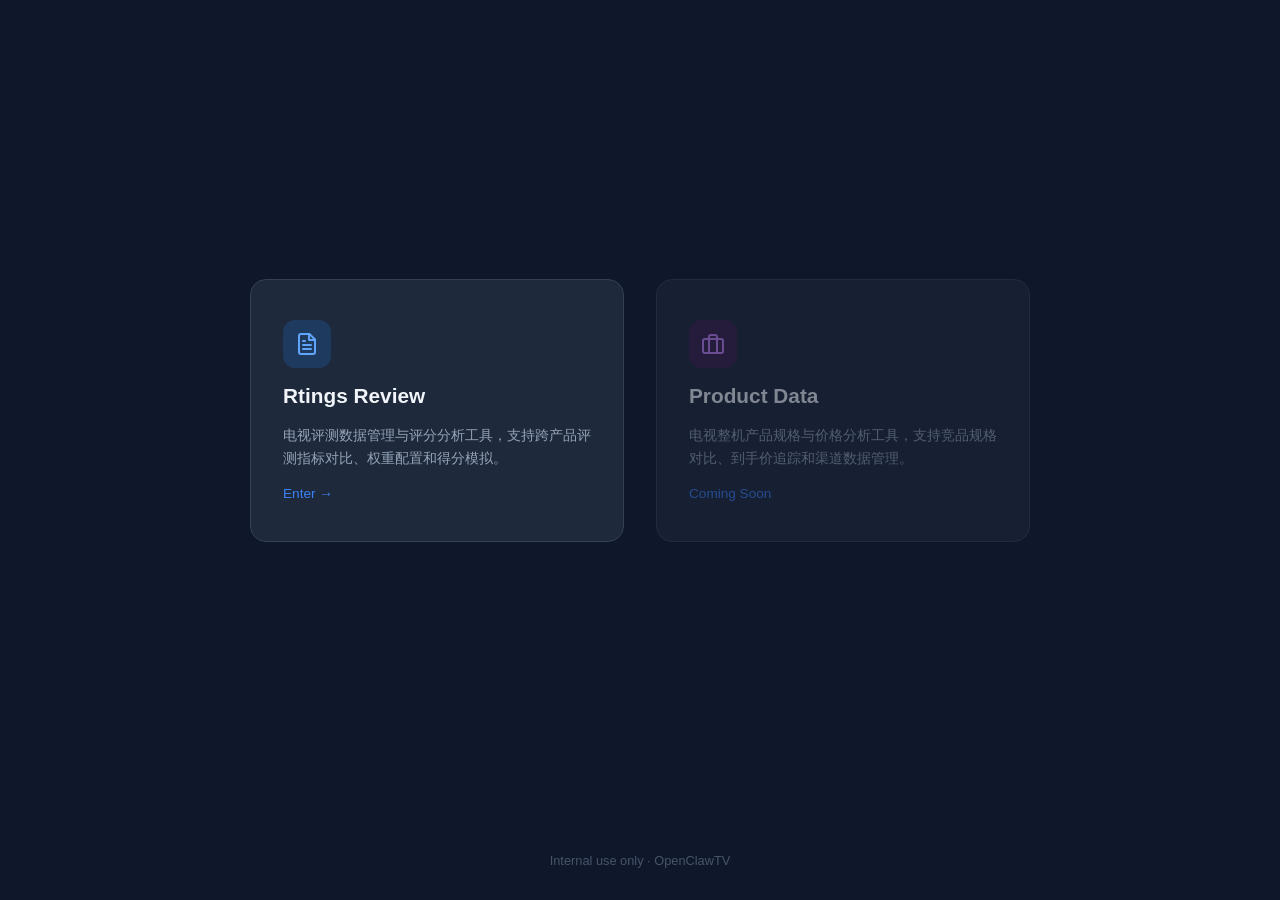
==== public/index.html @ 7c4c85c6 "Initial commit: Firebase hosting config, landing page & deployment setup Co-Authored-By: Claude Opus" ====
<!DOCTYPE html>
<html lang="zh-CN">
<head>
  <meta charset="UTF-8" />
  <meta name="viewport" content="width=device-width, initial-scale=1.0" />
  <meta name="robots" content="noindex, nofollow" />
  <title>OpenClawTV OS - Internal Tools</title>
  <style>
    *, *::before, *::after { box-sizing: border-box; margin: 0; padding: 0; }

    body {
      font-family: -apple-system, BlinkMacSystemFont, "Segoe UI", Roboto, Helvetica, Arial, sans-serif;
      background: #0f172a;
      color: #e2e8f0;
      min-height: 100vh;
      display: flex;
      flex-direction: column;
    }

    header {
      text-align: center;
      padding: 80px 24px 40px;
    }

    header h1 {
      font-size: 2rem;
      font-weight: 700;
      letter-spacing: -0.02em;
      color: #f8fafc;
    }

    header p {
      margin-top: 12px;
      font-size: 1.05rem;
      color: #94a3b8;
    }

    main {
      flex: 1;
      display: flex;
      justify-content: center;
      align-items: center;
      padding: 24px;
    }

    .cards {
      display: grid;
      grid-template-columns: repeat(auto-fit, minmax(300px, 1fr));
      gap: 32px;
      max-width: 780px;
      width: 100%;
    }

    .card {
      background: #1e293b;
      border: 1px solid #334155;
      border-radius: 16px;
      padding: 40px 32px;
      text-decoration: none;
      color: inherit;
      transition: transform 0.2s, border-color 0.2s, box-shadow 0.2s;
      display: flex;
      flex-direction: column;
      gap: 16px;
    }

    .card:hover {
      transform: translateY(-4px);
      border-color: #3b82f6;
      box-shadow: 0 12px 32px rgba(59, 130, 246, 0.15);
    }

    .card-icon {
      width: 48px;
      height: 48px;
      border-radius: 12px;
      display: flex;
      align-items: center;
      justify-content: center;
      font-size: 24px;
    }

    .card:nth-child(1) .card-icon { background: #1e3a5f; }
    .card:nth-child(2) .card-icon { background: #3b1f4a; }

    .card h2 {
      font-size: 1.3rem;
      font-weight: 600;
      color: #f1f5f9;
    }

    .card p {
      font-size: 0.9rem;
      color: #94a3b8;
      line-height: 1.6;
    }

    .card .arrow {
      margin-top: auto;
      font-size: 0.85rem;
      color: #3b82f6;
      font-weight: 500;
    }

    .card.disabled {
      opacity: 0.5;
      cursor: not-allowed;
    }
    .card.disabled:hover {
      transform: none;
      border-color: #334155;
      box-shadow: none;
    }

    footer {
      text-align: center;
      padding: 32px 24px;
      font-size: 0.8rem;
      color: #475569;
    }
  </style>
</head>
<body>
  <main>
    <div class="cards">
      <a class="card" href="/rtings/">
        <div class="card-icon">
          <svg width="24" height="24" viewBox="0 0 24 24" fill="none" stroke="#60a5fa" stroke-width="2" stroke-linecap="round" stroke-linejoin="round">
            <path d="M14.5 2H6a2 2 0 0 0-2 2v16a2 2 0 0 0 2 2h12a2 2 0 0 0 2-2V7.5L14.5 2z"/>
            <polyline points="14 2 14 8 20 8"/>
            <line x1="16" y1="13" x2="8" y2="13"/>
            <line x1="16" y1="17" x2="8" y2="17"/>
            <polyline points="10 9 9 9 8 9"/>
          </svg>
        </div>
        <h2>Rtings Review</h2>
        <p>电视评测数据管理与评分分析工具，支持跨产品评测指标对比、权重配置和得分模拟。</p>
        <span class="arrow">Enter &rarr;</span>
      </a>

      <a class="card disabled" href="/product/">
        <div class="card-icon">
          <svg width="24" height="24" viewBox="0 0 24 24" fill="none" stroke="#c084fc" stroke-width="2" stroke-linecap="round" stroke-linejoin="round">
            <rect x="2" y="7" width="20" height="14" rx="2" ry="2"/>
            <path d="M16 21V5a2 2 0 0 0-2-2h-4a2 2 0 0 0-2 2v16"/>
          </svg>
        </div>
        <h2>Product Data</h2>
        <p>电视整机产品规格与价格分析工具，支持竞品规格对比、到手价追踪和渠道数据管理。</p>
        <span class="arrow">Coming Soon</span>
      </a>
    </div>
  </main>

  <footer>Internal use only &middot; OpenClawTV</footer>
</body>
</html>
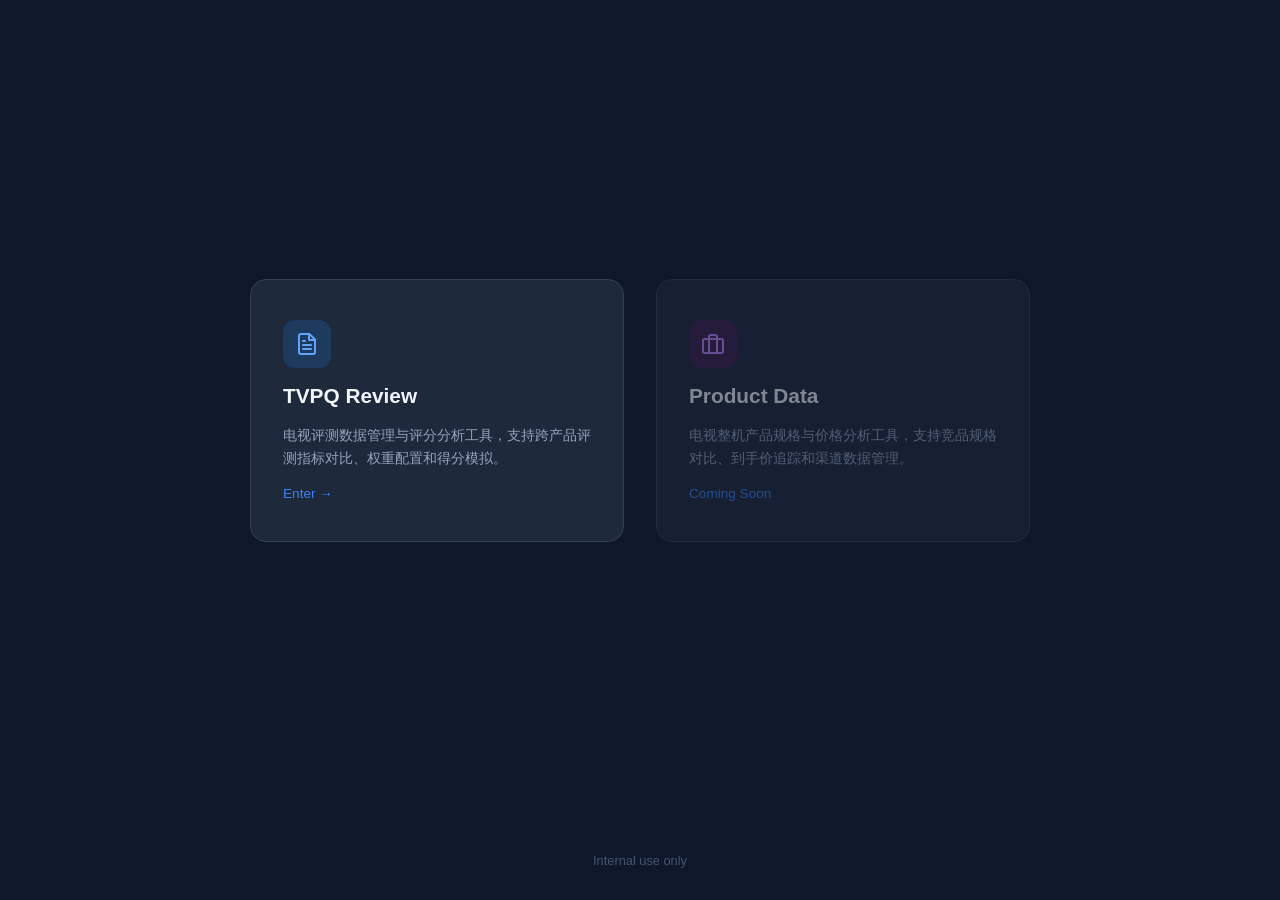
==== commit 97a5558f: "Update landing page and deploy to Cloudflare Pages - Remove OpenClawTV branding from landing page - " ====
--- a/public/index.html
+++ b/public/index.html
@@ -4,7 +4,7 @@
   <meta charset="UTF-8" />
   <meta name="viewport" content="width=device-width, initial-scale=1.0" />
   <meta name="robots" content="noindex, nofollow" />
-  <title>OpenClawTV OS - Internal Tools</title>
+  <title>Internal Tools</title>
   <style>
     *, *::before, *::after { box-sizing: border-box; margin: 0; padding: 0; }
 
@@ -133,7 +133,7 @@
             <polyline points="10 9 9 9 8 9"/>
           </svg>
         </div>
-        <h2>Rtings Review</h2>
+        <h2>TVPQ Review</h2>
         <p>电视评测数据管理与评分分析工具，支持跨产品评测指标对比、权重配置和得分模拟。</p>
         <span class="arrow">Enter &rarr;</span>
       </a>
@@ -152,6 +152,6 @@
     </div>
   </main>
 
-  <footer>Internal use only &middot; OpenClawTV</footer>
+  <footer>Internal use only</footer>
 </body>
 </html>
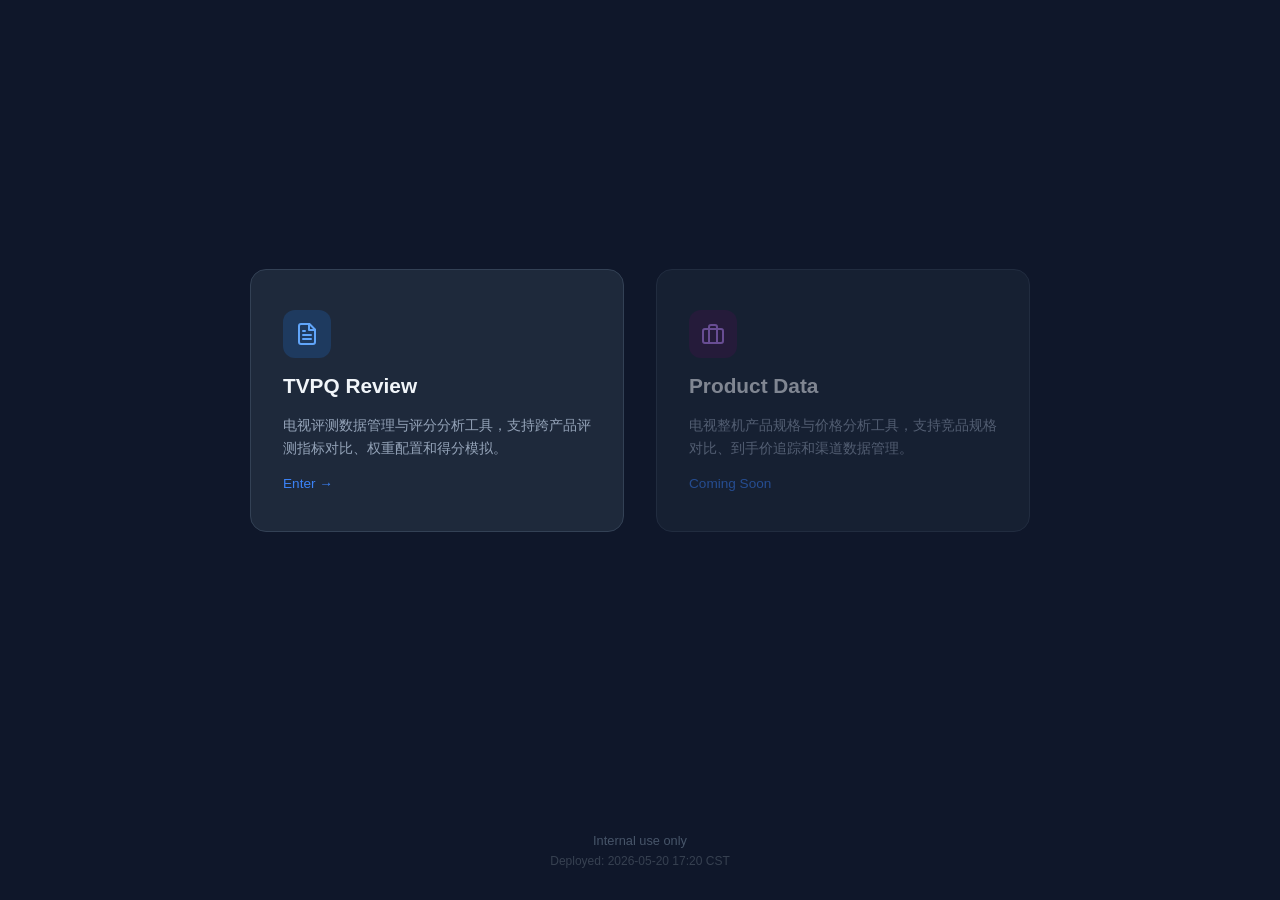
==== commit 9a6f720d: "Block click on Product Data card and add deploy timestamp Co-Authored-By: Claude Opus 4.7 <noreply@a" ====
--- a/public/index.html
+++ b/public/index.html
@@ -105,6 +105,7 @@
     .card.disabled {
       opacity: 0.5;
       cursor: not-allowed;
+      pointer-events: none;
     }
     .card.disabled:hover {
       transform: none;
@@ -138,7 +139,7 @@
         <span class="arrow">Enter &rarr;</span>
       </a>
 
-      <a class="card disabled" href="/product/">
+      <a class="card disabled" href="javascript:void(0)">
         <div class="card-icon">
           <svg width="24" height="24" viewBox="0 0 24 24" fill="none" stroke="#c084fc" stroke-width="2" stroke-linecap="round" stroke-linejoin="round">
             <rect x="2" y="7" width="20" height="14" rx="2" ry="2"/>
@@ -152,6 +153,6 @@
     </div>
   </main>
 
-  <footer>Internal use only</footer>
+  <footer>Internal use only<span style="display:block;margin-top:6px;font-size:0.75rem;color:#374151;">Deployed: 2026-05-20 17:20 CST</span></footer>
 </body>
 </html>
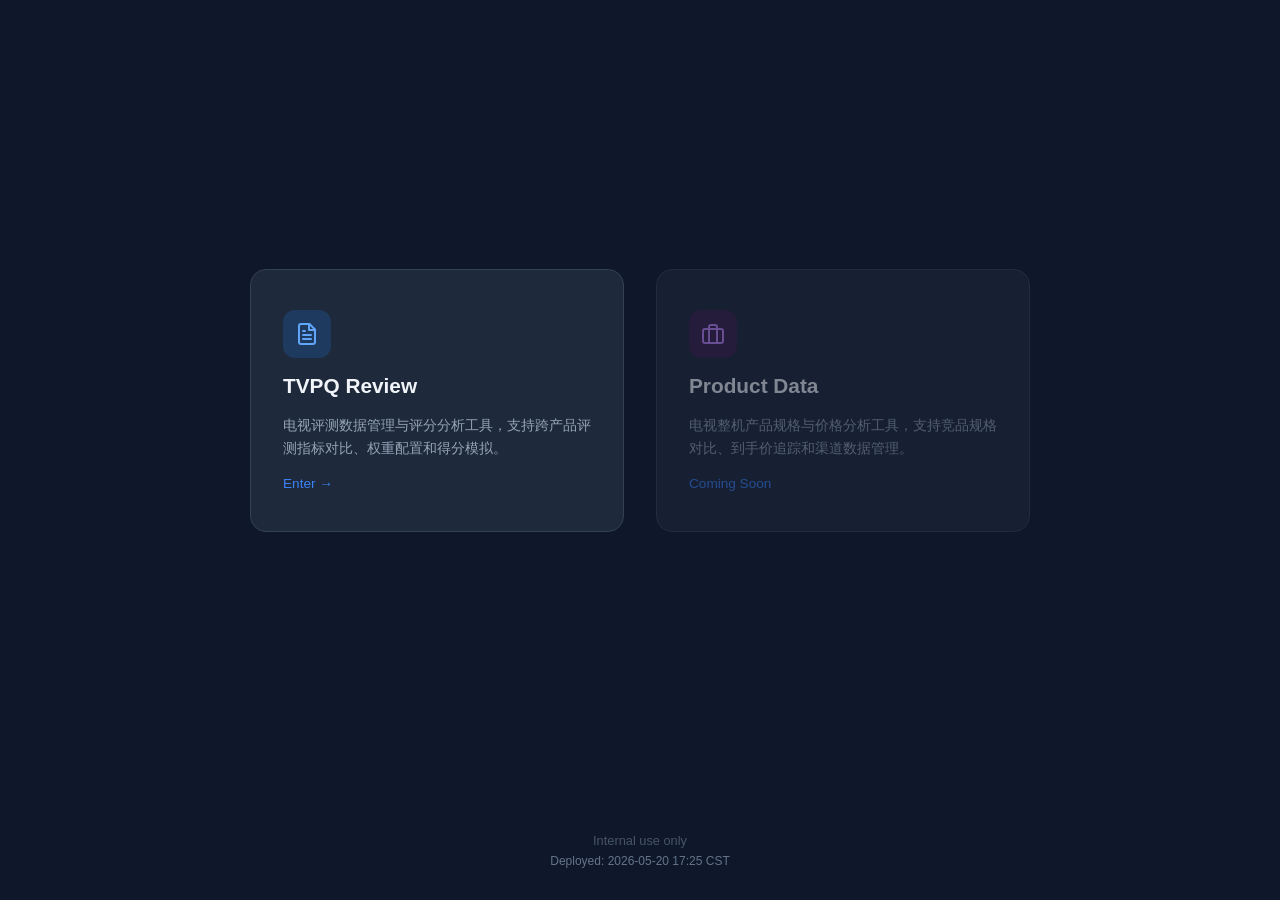
==== commit 8e74b6a0: "Replace disabled link with div and fix footer visibility Co-Authored-By: Claude Opus 4.7 <noreply@an" ====
--- a/public/index.html
+++ b/public/index.html
@@ -139,7 +139,7 @@
         <span class="arrow">Enter &rarr;</span>
       </a>
 
-      <a class="card disabled" href="javascript:void(0)">
+      <div class="card disabled">
         <div class="card-icon">
           <svg width="24" height="24" viewBox="0 0 24 24" fill="none" stroke="#c084fc" stroke-width="2" stroke-linecap="round" stroke-linejoin="round">
             <rect x="2" y="7" width="20" height="14" rx="2" ry="2"/>
@@ -149,10 +149,10 @@
         <h2>Product Data</h2>
         <p>电视整机产品规格与价格分析工具，支持竞品规格对比、到手价追踪和渠道数据管理。</p>
         <span class="arrow">Coming Soon</span>
-      </a>
+      </div>
     </div>
   </main>
 
-  <footer>Internal use only<span style="display:block;margin-top:6px;font-size:0.75rem;color:#374151;">Deployed: 2026-05-20 17:20 CST</span></footer>
+  <footer>Internal use only<span style="display:block;margin-top:6px;font-size:0.75rem;color:#64748b;">Deployed: 2026-05-20 17:25 CST</span></footer>
 </body>
 </html>
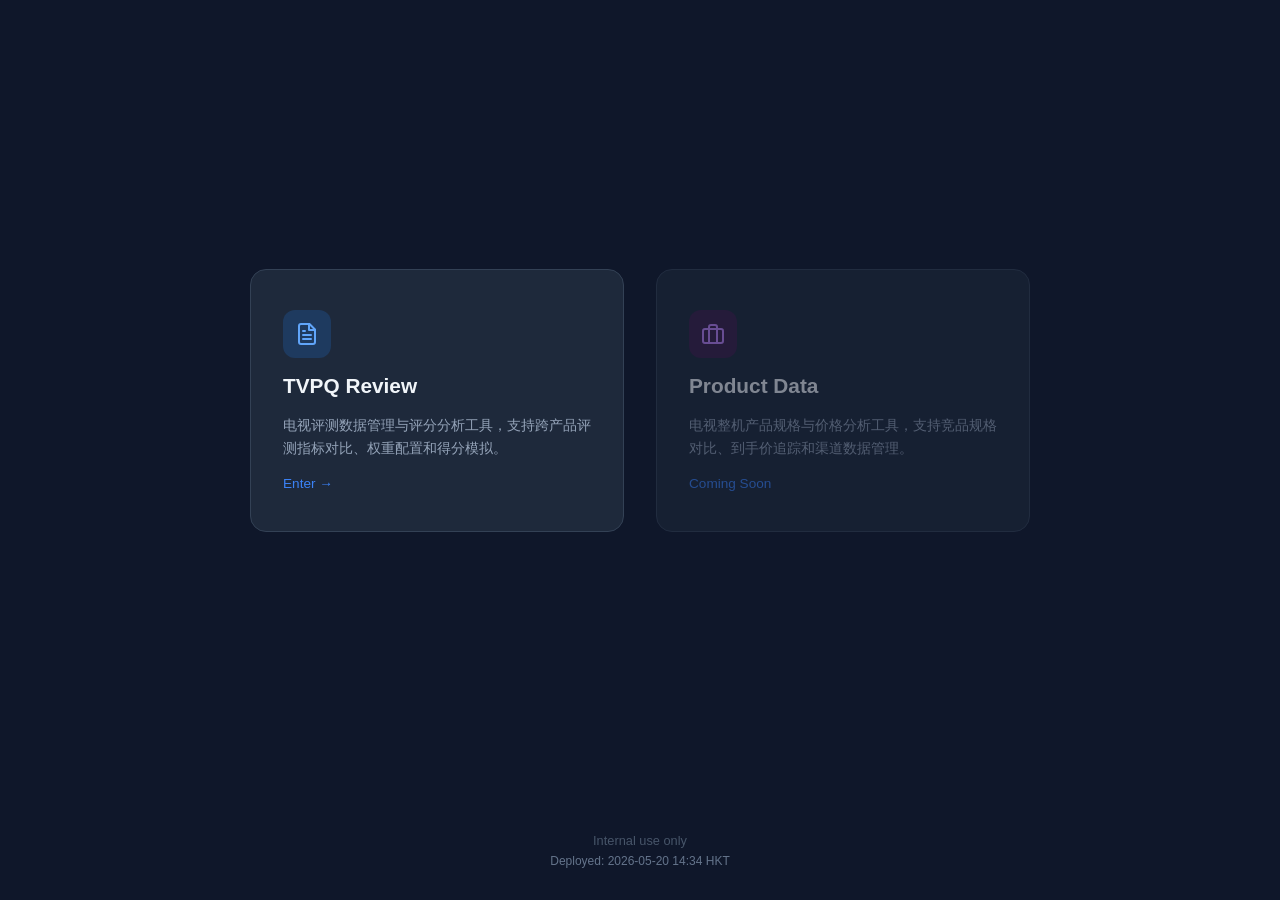
==== commit c700e57c: "Update deploy timestamp to trigger CI/CD test Co-Authored-By: Claude Opus 4.7 <noreply@anthropic.com" ====
--- a/public/index.html
+++ b/public/index.html
@@ -153,6 +153,6 @@
     </div>
   </main>
 
-  <footer>Internal use only<span style="display:block;margin-top:6px;font-size:0.75rem;color:#64748b;">Deployed: 2026-05-20 17:25 CST</span></footer>
+  <footer>Internal use only<span style="display:block;margin-top:6px;font-size:0.75rem;color:#64748b;">Deployed: 2026-05-20 14:34 HKT</span></footer>
 </body>
 </html>
